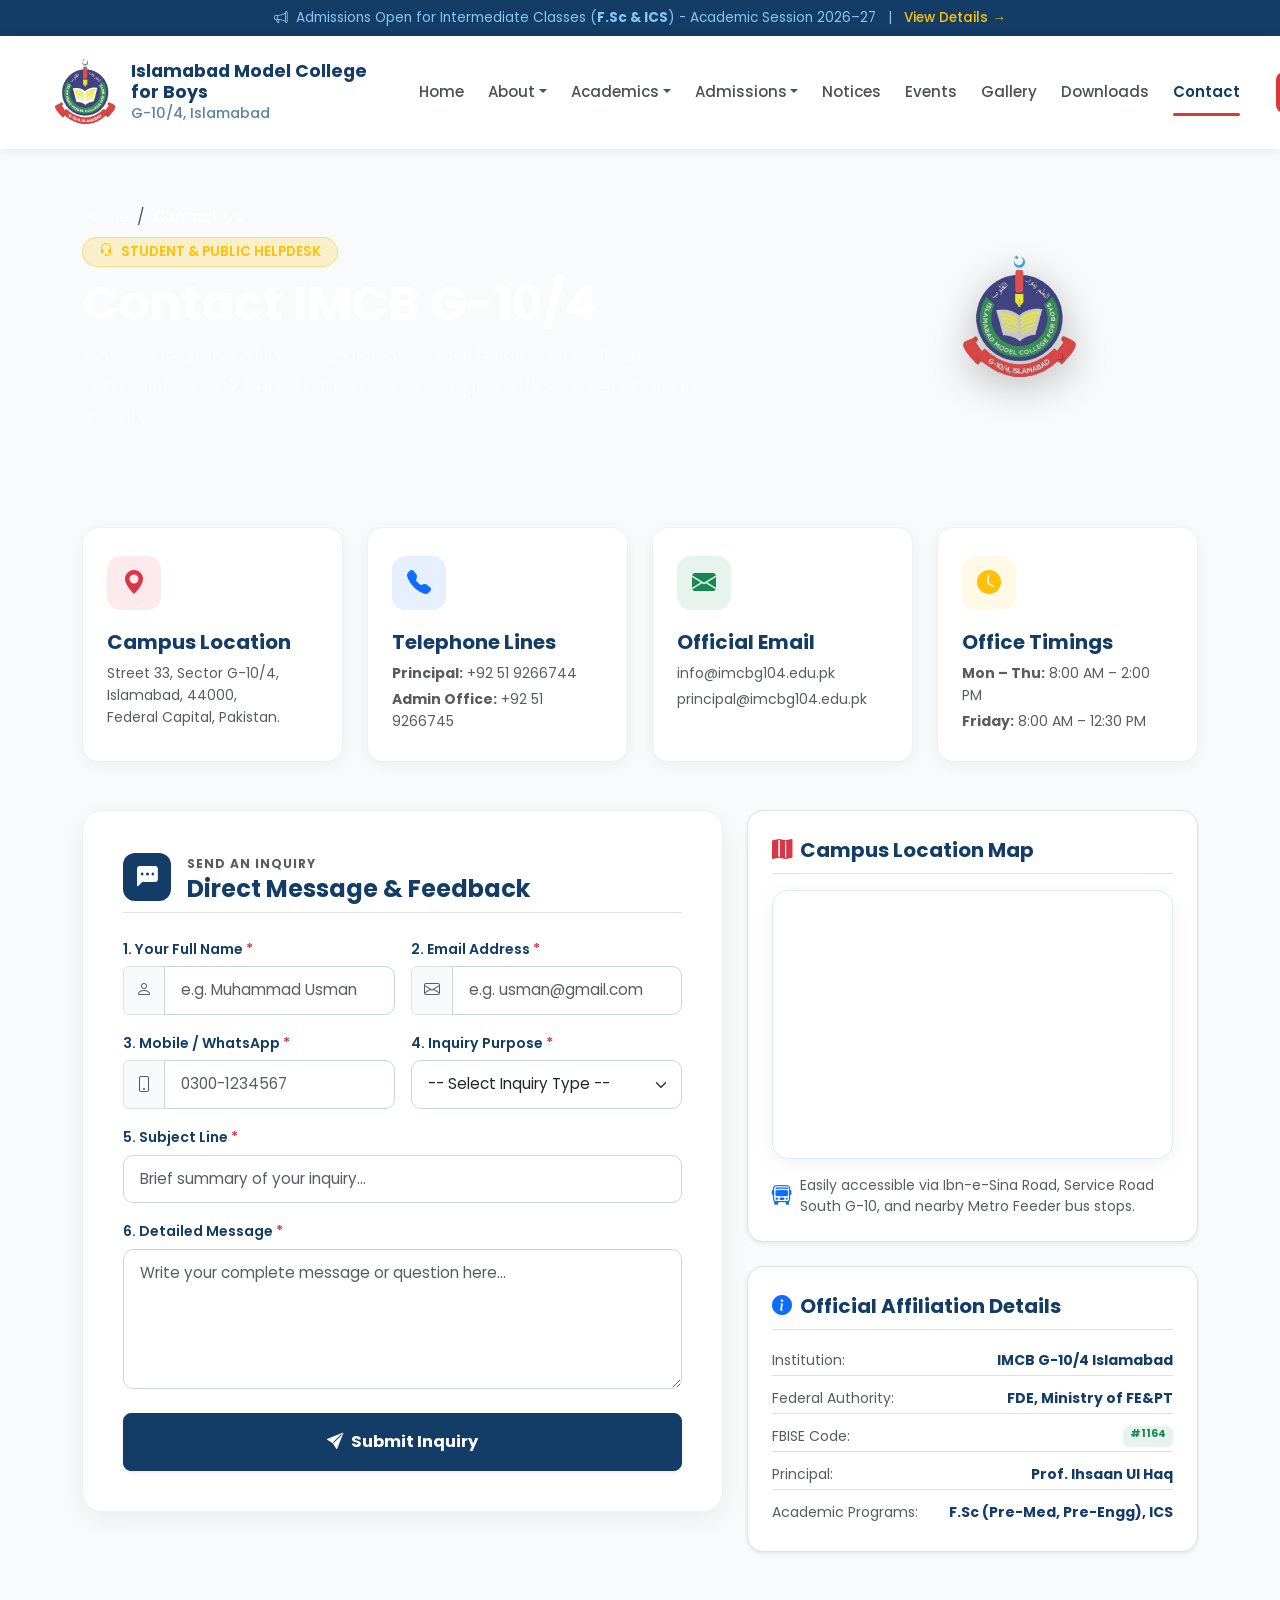
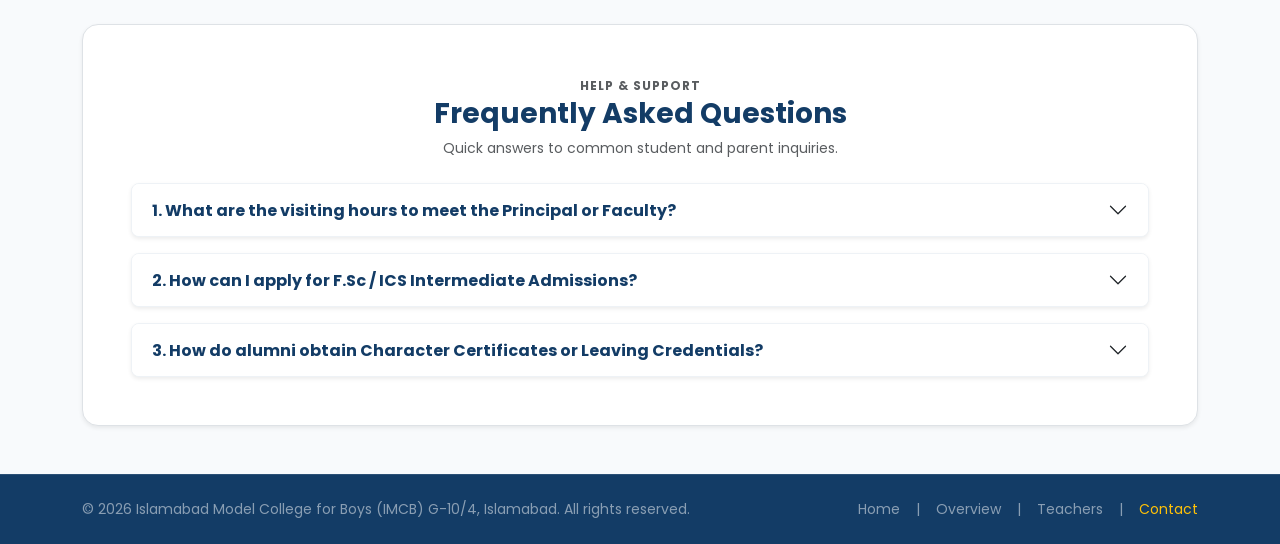
==== contact/index.html @ 984f1fb0 "Organize contact page into dedicated contact folder" ====
<!DOCTYPE html>
<html lang="en">
<head>
  <meta charset="UTF-8">
  <meta name="viewport" content="width=device-width, initial-scale=1.0">
  <title>Contact Us | Islamabad Model College for Boys G-10/4</title>

  <!-- Google Fonts (Poppins) -->
  <link href="https://fonts.googleapis.com/css2?family=Poppins:wght@300;400;500;600;700;800&display=swap" rel="stylesheet">

  <!-- Bootstrap 5 CSS -->
  <link href="https://cdn.jsdelivr.net/npm/bootstrap@5.3.3/dist/css/bootstrap.min.css" rel="stylesheet">

  <!-- Bootstrap Icons -->
  <link href="https://cdn.jsdelivr.net/npm/bootstrap-icons@1.11.3/font/bootstrap-icons.min.css" rel="stylesheet">

  <!-- External Site Stylesheet -->
  <link rel="stylesheet" href="../index.css">

  <style>
    .contact-hero {
      background: linear-gradient(135deg, var(--navy-dark) 0%, var(--primary-navy) 100%);
      color: #ffffff;
      padding: 3.5rem 0 3rem;
      position: relative;
    }

    .contact-info-card {
      background: #ffffff;
      border-radius: 16px;
      padding: 1.75rem 1.5rem;
      box-shadow: 0 4px 20px rgba(0, 0, 0, 0.05);
      border: 1px solid #eef2f6;
      height: 100%;
      transition: transform 0.25s ease, box-shadow 0.25s ease;
    }

    .contact-info-card:hover {
      transform: translateY(-4px);
      box-shadow: 0 10px 30px rgba(19, 60, 102, 0.1);
    }

    .contact-icon-circle {
      width: 54px;
      height: 54px;
      border-radius: 14px;
      display: inline-flex;
      align-items: center;
      justify-content: center;
      font-size: 1.5rem;
      margin-bottom: 1.25rem;
    }

    .contact-form-card {
      background: #ffffff;
      border-radius: 20px;
      padding: 2.5rem;
      box-shadow: 0 8px 30px rgba(0, 0, 0, 0.06);
      border: 1px solid #eef2f6;
    }

    .form-control, .form-select {
      border-radius: 10px;
      border: 1.5px solid #cbd5e1;
      padding: 0.75rem 1rem;
      font-size: 0.95rem;
      transition: all 0.2s;
    }

    .form-control:focus, .form-select:focus {
      border-color: var(--primary-navy);
      box-shadow: 0 0 0 0.25rem rgba(19, 60, 102, 0.15);
    }

    .form-label {
      font-weight: 600;
      color: var(--primary-navy);
      font-size: 0.88rem;
      margin-bottom: 0.4rem;
    }

    .map-container {
      border-radius: 16px;
      overflow: hidden;
      border: 1px solid #e2e8f0;
      box-shadow: 0 4px 20px rgba(0, 0, 0, 0.06);
    }

    @media (max-width: 768px) {
      .contact-form-card {
        padding: 1.5rem 1.25rem;
        border-radius: 16px;
      }
      .contact-hero {
        padding: 2.5rem 0 2rem;
      }
    }
  </style>
</head>
<body style="background-color: #f8fafc;">

  <!-- Top Announcement Bar -->
  <div class="top-bar py-2 text-center">
    <div class="container-fluid px-3 px-lg-4 px-xl-5 d-flex justify-content-center align-items-center flex-wrap gap-2">
      <i class="bi bi-megaphone"></i>
      <span>Admissions Open for Intermediate Classes (<b>F.Sc & ICS</b>) - Academic Session 2026–27</span>
      <span class="mx-1 d-none d-md-inline">|</span>
      <a href="../index.html#admissions">View Details &rarr;</a>
    </div>
  </div>

  <!-- Main Navbar -->
  <nav class="navbar navbar-expand-lg sticky-top px-2 px-lg-3 px-xl-5">
    <div class="container-fluid px-0">
      <!-- Brand Logo + Name -->
      <a class="navbar-brand d-flex align-items-center gap-2" href="../index.html">
        <img src="../logo2.webp" alt="IMCB Logo" class="navbar-brand-logo">
        <div class="d-none d-md-block">
          <div class="college-title">Islamabad Model College<br>for Boys</div>
          <div class="college-sub">G-10/4, Islamabad</div>
        </div>
        <div class="d-md-none">
          <div class="college-title">IMCB G-10/4</div>
        </div>
      </a>

      <!-- Mobile Toggle Button -->
      <button class="navbar-toggler" type="button" data-bs-toggle="collapse" data-bs-target="#mainNavbar">
        <span class="navbar-toggler-icon"></span>
      </button>

      <!-- Nav Links -->
      <div class="collapse navbar-collapse justify-content-between" id="mainNavbar">
        <ul class="navbar-nav flex-grow-1 justify-content-evenly mx-lg-2 mx-xl-4 mb-2 mb-lg-0 align-items-lg-center">
          <li class="nav-item"><a class="nav-link" href="../index.html">Home</a></li>
          <li class="nav-item dropdown">
            <a class="nav-link dropdown-toggle" href="#" role="button" data-bs-toggle="dropdown">About</a>
            <ul class="dropdown-menu border-0 shadow-sm">
              <li><a class="dropdown-item" href="../overview.html">Overview</a></li>
              <li><a class="dropdown-item" href="../index.html#principal">Principal's Message</a></li>
              <li><a class="dropdown-item" href="../teachers.html">Teachers & Faculty</a></li>
            </ul>
          </li>
          <li class="nav-item dropdown">
            <a class="nav-link dropdown-toggle" href="#" role="button" data-bs-toggle="dropdown">Academics</a>
            <ul class="dropdown-menu border-0 shadow-sm">
              <li><a class="dropdown-item" href="../overview.html#academics">F.Sc Pre-Medical</a></li>
              <li><a class="dropdown-item" href="../overview.html#academics">F.Sc Pre-Engineering</a></li>
              <li><a class="dropdown-item" href="../overview.html#academics">ICS Computer Science</a></li>
            </ul>
          </li>
          <li class="nav-item dropdown">
            <a class="nav-link dropdown-toggle" href="#" role="button" data-bs-toggle="dropdown">Admissions</a>
            <ul class="dropdown-menu border-0 shadow-sm">
              <li><a class="dropdown-item" href="../index.html#admissions">Eligibility Criteria</a></li>
              <li><a class="dropdown-item" href="../overview.html#admissions-finance">Fee Structure</a></li>
            </ul>
          </li>
          <li class="nav-item"><a class="nav-link" href="../index.html#notices">Notices</a></li>
          <li class="nav-item"><a class="nav-link" href="../index.html#events">Events</a></li>
          <li class="nav-item"><a class="nav-link" href="../index.html#gallery">Gallery</a></li>
          <li class="nav-item"><a class="nav-link" href="../index.html#downloads">Downloads</a></li>
          <li class="nav-item"><a class="nav-link active" href="index.html">Contact</a></li>
        </ul>

        <!-- Right Action Button -->
        <a href="../index.html#admissions" class="btn btn-admit-nav d-flex align-items-center gap-2 mt-3 mt-lg-0 text-nowrap">
          <i class="bi bi-mortarboard-fill"></i> Admissions
        </a>
      </div>
    </div>
  </nav>

  <!-- Hero Header -->
  <section class="contact-hero">
    <div class="container">
      <div class="row align-items-center">
        <div class="col-lg-8">
          <nav aria-label="breadcrumb" class="mb-2">
            <ol class="breadcrumb mb-0">
              <li class="breadcrumb-item"><a href="../index.html" class="text-white-50 text-decoration-none">Home</a></li>
              <li class="breadcrumb-item active text-white" aria-current="page">Contact Us</li>
            </ol>
          </nav>
          <div class="d-inline-flex align-items-center gap-2 mb-2 px-3 py-1 rounded-pill" style="background: rgba(255, 193, 7, 0.2); border: 1px solid rgba(255, 193, 7, 0.4); color: #ffc107; font-size: 0.85rem; font-weight: 600;">
            <i class="bi bi-headset"></i> STUDENT & PUBLIC HELPDESK
          </div>
          <h1 class="display-5 fw-bold mb-2 text-white">Contact IMCB G-10/4</h1>
          <p class="lead mb-0 text-white-50" style="max-width: 650px;">
            Have questions about admissions, academics, or college administration? Reach out to our campus office or send us an inquiry.
          </p>
        </div>
        <div class="col-lg-4 text-center d-none d-lg-block">
          <img src="../logo2.webp" alt="IMCB Crest" style="width: 140px; filter: drop-shadow(0 10px 20px rgba(0,0,0,0.3));">
        </div>
      </div>
    </div>
  </section>

  <!-- Main Container -->
  <div class="container my-5">

    <!-- Contact Info Cards Grid -->
    <div class="row g-4 mb-5">
      <!-- 1. Address Card -->
      <div class="col-md-6 col-lg-3">
        <div class="contact-info-card text-center text-md-start">
          <div class="contact-icon-circle bg-danger bg-opacity-10 text-danger">
            <i class="bi bi-geo-alt-fill"></i>
          </div>
          <h5 class="fw-bold text-navy mb-2">Campus Location</h5>
          <p class="small text-muted mb-0" style="line-height: 1.6;">
            Street 33, Sector G-10/4,<br>
            Islamabad, 44000,<br>
            Federal Capital, Pakistan.
          </p>
        </div>
      </div>

      <!-- 2. Phone Card -->
      <div class="col-md-6 col-lg-3">
        <div class="contact-info-card text-center text-md-start">
          <div class="contact-icon-circle bg-primary bg-opacity-10 text-primary">
            <i class="bi bi-telephone-fill"></i>
          </div>
          <h5 class="fw-bold text-navy mb-2">Telephone Lines</h5>
          <p class="small text-muted mb-1" style="line-height: 1.6;">
            <strong>Principal:</strong> +92 51 9266744
          </p>
          <p class="small text-muted mb-0" style="line-height: 1.6;">
            <strong>Admin Office:</strong> +92 51 9266745
          </p>
        </div>
      </div>

      <!-- 3. Email Card -->
      <div class="col-md-6 col-lg-3">
        <div class="contact-info-card text-center text-md-start">
          <div class="contact-icon-circle bg-success bg-opacity-10 text-success">
            <i class="bi bi-envelope-fill"></i>
          </div>
          <h5 class="fw-bold text-navy mb-2">Official Email</h5>
          <p class="small text-muted mb-1" style="line-height: 1.6;">
            <a href="mailto:info@imcbg104.edu.pk" class="text-decoration-none text-muted">info@imcbg104.edu.pk</a>
          </p>
          <p class="small text-muted mb-0" style="line-height: 1.6;">
            <a href="mailto:principal@imcbg104.edu.pk" class="text-decoration-none text-muted">principal@imcbg104.edu.pk</a>
          </p>
        </div>
      </div>

      <!-- 4. Timings Card -->
      <div class="col-md-6 col-lg-3">
        <div class="contact-info-card text-center text-md-start">
          <div class="contact-icon-circle bg-warning bg-opacity-10 text-warning">
            <i class="bi bi-clock-fill"></i>
          </div>
          <h5 class="fw-bold text-navy mb-2">Office Timings</h5>
          <p class="small text-muted mb-1" style="line-height: 1.6;">
            <strong>Mon – Thu:</strong> 8:00 AM – 2:00 PM
          </p>
          <p class="small text-muted mb-0" style="line-height: 1.6;">
            <strong>Friday:</strong> 8:00 AM – 12:30 PM
          </p>
        </div>
      </div>
    </div>

    <!-- Contact Form & Sidebar Layout -->
    <div class="row g-4">
      
      <!-- Left Column: Contact Form -->
      <div class="col-lg-7">
        <div class="contact-form-card">
          <div class="d-flex align-items-center gap-3 mb-4 pb-2 border-bottom">
            <div class="overview-icon-badge bg-navy" style="width: 48px; height: 48px; font-size: 1.3rem;">
              <i class="bi bi-chat-left-dots-fill"></i>
            </div>
            <div>
              <span class="text-uppercase fw-bold text-muted" style="font-size: 0.75rem; letter-spacing: 1px;">Send An Inquiry</span>
              <h3 class="h4 fw-bold text-navy mb-0">Direct Message & Feedback</h3>
            </div>
          </div>

          <!-- Alert Container -->
          <div id="formAlertContainer"></div>

          <form id="contactForm" action="https://formsubmit.co/ajax/imcbg104@gmail.com" method="POST">
            <div class="row g-3">
              
              <!-- Full Name -->
              <div class="col-md-6">
                <label for="fullName" class="form-label">1. Your Full Name <span class="text-danger">*</span></label>
                <div class="input-group">
                  <span class="input-group-text bg-light text-muted"><i class="bi bi-person"></i></span>
                  <input type="text" class="form-control" id="fullName" name="name" placeholder="e.g. Muhammad Usman" required>
                </div>
              </div>

              <!-- Email -->
              <div class="col-md-6">
                <label for="emailAddress" class="form-label">2. Email Address <span class="text-danger">*</span></label>
                <div class="input-group">
                  <span class="input-group-text bg-light text-muted"><i class="bi bi-envelope"></i></span>
                  <input type="email" class="form-control" id="emailAddress" name="email" placeholder="e.g. usman@gmail.com" required>
                </div>
              </div>

              <!-- Phone Number -->
              <div class="col-md-6">
                <label for="phoneNumber" class="form-label">3. Mobile / WhatsApp <span class="text-danger">*</span></label>
                <div class="input-group">
                  <span class="input-group-text bg-light text-muted"><i class="bi bi-phone"></i></span>
                  <input type="tel" class="form-control" id="phoneNumber" name="phone" placeholder="0300-1234567" required>
                </div>
              </div>

              <!-- Inquiry Category -->
              <div class="col-md-6">
                <label for="inquiryType" class="form-label">4. Inquiry Purpose <span class="text-danger">*</span></label>
                <select class="form-select" id="inquiryType" name="inquiry_type" required>
                  <option value="" disabled selected>-- Select Inquiry Type --</option>
                  <option value="Admissions (Intermediate / F.Sc / ICS)">Admissions (F.Sc / ICS / ECE)</option>
                  <option value="Academic Verification / Character Certificate">Certificate / Document Verification</option>
                  <option value="Fee Structure & Scholarships">Fee Structure & Scholarships</option>
                  <option value="Meeting with Principal / Faculty">Meeting with Principal / Faculty</option>
                  <option value="General Public Inquiry">General Inquiry / Feedback</option>
                </select>
              </div>

              <!-- Subject -->
              <div class="col-12">
                <label for="msgSubject" class="form-label">5. Subject Line <span class="text-danger">*</span></label>
                <input type="text" class="form-control" id="msgSubject" name="subject" placeholder="Brief summary of your inquiry..." required>
              </div>

              <!-- Message -->
              <div class="col-12">
                <label for="msgBody" class="form-label">6. Detailed Message <span class="text-danger">*</span></label>
                <textarea class="form-control" id="msgBody" name="message" rows="5" placeholder="Write your complete message or question here..." required></textarea>
              </div>

              <!-- Submit Button -->
              <div class="col-12 mt-4">
                <button type="submit" id="btnContactSubmit" class="btn btn-primary w-100 py-3 fw-bold rounded-3 shadow-sm d-flex align-items-center justify-content-center gap-2" style="background-color: var(--primary-navy); border-color: var(--primary-navy); font-size: 1.02rem;">
                  <i class="bi bi-send-fill"></i>
                  <span>Submit Inquiry</span>
                </button>
              </div>

            </div>
          </form>

        </div>
      </div>

      <!-- Right Column: Location Map & Institutional Standing -->
      <div class="col-lg-5">
        
        <!-- Interactive Map Card -->
        <div class="bg-white rounded-4 p-4 shadow-sm border mb-4">
          <div class="d-flex align-items-center gap-2 mb-3 pb-2 border-bottom">
            <i class="bi bi-map-fill text-danger fs-5"></i>
            <h5 class="fw-bold text-navy mb-0">Campus Location Map</h5>
          </div>
          <div class="map-container mb-3">
            <iframe 
              src="https://www.google.com/maps/embed?pb=!1m18!1m12!1m3!1d3319.497576579998!2d73.0076!3d33.6885!2m3!1f0!2f0!3f0!3m2!1i1024!2i768!4f13.1!3m3!1m2!1s0x38dfbe3464ffebaf%3A0x7d287bb160ce39ba!2sIslamabad%20Model%20College%20for%20Boys%20G-10%2F4!5e0!3m2!1sen!2s!4v1700000000000!5m2!1sen!2s" 
              width="100%" 
              height="260" 
              style="border:0;" 
              allowfullscreen="" 
              loading="lazy" 
              referrerpolicy="no-referrer-when-downgrade">
            </iframe>
          </div>
          <div class="small text-muted d-flex align-items-center gap-2">
            <i class="bi bi-bus-front text-primary fs-5"></i>
            <span>Easily accessible via Ibn-e-Sina Road, Service Road South G-10, and nearby Metro Feeder bus stops.</span>
          </div>
        </div>

        <!-- Institutional Quick Facts Card -->
        <div class="bg-white rounded-4 p-4 shadow-sm border mb-4">
          <div class="d-flex align-items-center gap-2 mb-3 pb-2 border-bottom">
            <i class="bi bi-info-circle-fill text-primary fs-5"></i>
            <h5 class="fw-bold text-navy mb-0">Official Affiliation Details</h5>
          </div>
          <ul class="list-unstyled mb-0 d-flex flex-column gap-2 small">
            <li class="d-flex justify-content-between py-1 border-bottom">
              <span class="text-muted">Institution:</span>
              <strong class="text-navy">IMCB G-10/4 Islamabad</strong>
            </li>
            <li class="d-flex justify-content-between py-1 border-bottom">
              <span class="text-muted">Federal Authority:</span>
              <strong class="text-navy">FDE, Ministry of FE&PT</strong>
            </li>
            <li class="d-flex justify-content-between py-1 border-bottom">
              <span class="text-muted">FBISE Code:</span>
              <span class="badge bg-success bg-opacity-10 text-success fw-bold">#1164</span>
            </li>
            <li class="d-flex justify-content-between py-1 border-bottom">
              <span class="text-muted">Principal:</span>
              <strong class="text-navy">Prof. Ihsaan Ul Haq</strong>
            </li>
            <li class="d-flex justify-content-between py-1">
              <span class="text-muted">Academic Programs:</span>
              <strong class="text-navy">F.Sc (Pre-Med, Pre-Engg), ICS</strong>
            </li>
          </ul>
        </div>

      </div>

    </div>

    <!-- Frequently Asked Questions (FAQ) Section -->
    <div class="mt-5 p-4 p-md-5 bg-white rounded-4 shadow-sm border">
      <div class="text-center mb-4">
        <span class="text-uppercase fw-bold text-muted" style="font-size: 0.75rem; letter-spacing: 1px;">Help & Support</span>
        <h2 class="h3 fw-bold text-navy">Frequently Asked Questions</h2>
        <p class="text-muted small">Quick answers to common student and parent inquiries.</p>
      </div>

      <div class="accordion" id="contactFAQ">
        
        <!-- FAQ 1 -->
        <div class="accordion-item border-0 mb-3 rounded-3 overflow-hidden shadow-sm" style="border: 1px solid #eef2f6 !important;">
          <h2 class="accordion-header">
            <button class="accordion-button fw-bold text-navy collapsed" type="button" data-bs-toggle="collapse" data-bs-target="#faq1">
              1. What are the visiting hours to meet the Principal or Faculty?
            </button>
          </h2>
          <div id="faq1" class="accordion-collapse collapse" data-bs-parent="#contactFAQ">
            <div class="accordion-body text-muted small" style="line-height: 1.7;">
              Parents and visitors can meet the Principal from Monday to Thursday between <strong>10:00 AM and 12:30 PM</strong> with a prior appointment from the principal's office. For teacher meetings, Parent-Teacher Meetings (PTMs) are organized at the end of each academic term.
            </div>
          </div>
        </div>

        <!-- FAQ 2 -->
        <div class="accordion-item border-0 mb-3 rounded-3 overflow-hidden shadow-sm" style="border: 1px solid #eef2f6 !important;">
          <h2 class="accordion-header">
            <button class="accordion-button fw-bold text-navy collapsed" type="button" data-bs-toggle="collapse" data-bs-target="#faq2">
              2. How can I apply for F.Sc / ICS Intermediate Admissions?
            </button>
          </h2>
          <div id="faq2" class="accordion-collapse collapse" data-bs-parent="#contactFAQ">
            <div class="accordion-body text-muted small" style="line-height: 1.7;">
              Admissions for Intermediate (1st Year / HSSC-I) open immediately following the declaration of Matriculation results by the FBISE and regional boards. Prospectus and admission forms are available at the college admissions window or online via the Federal Directorate of Education portal.
            </div>
          </div>
        </div>

        <!-- FAQ 3 -->
        <div class="accordion-item border-0 rounded-3 overflow-hidden shadow-sm" style="border: 1px solid #eef2f6 !important;">
          <h2 class="accordion-header">
            <button class="accordion-button fw-bold text-navy collapsed" type="button" data-bs-toggle="collapse" data-bs-target="#faq3">
              3. How do alumni obtain Character Certificates or Leaving Credentials?
            </button>
          </h2>
          <div id="faq3" class="accordion-collapse collapse" data-bs-parent="#contactFAQ">
            <div class="accordion-body text-muted small" style="line-height: 1.7;">
              Alumni requiring Character Certificates, College Leaving Certificates (CLC), or FBISE Migration NOCs can submit a written application to the College Admin Branch along with a copy of their result card and CNIC/B-Form. Processing typically takes 2 to 3 working days.
            </div>
          </div>
        </div>

      </div>
    </div>

  </div>

  <!-- Footer -->
  <footer class="py-4 text-center text-white" style="background-color: var(--primary-navy); border-top: 1px solid rgba(255,255,255,0.1);">
    <div class="container">
      <div class="d-flex flex-column flex-md-row align-items-center justify-content-between gap-2 small">
        <div class="text-white-50">© 2026 Islamabad Model College for Boys (IMCB) G-10/4, Islamabad. All rights reserved.</div>
        <div class="d-flex gap-3">
          <a href="../index.html" class="text-white-50 text-decoration-none">Home</a>
          <span class="text-white-50">|</span>
          <a href="../overview.html" class="text-white-50 text-decoration-none">Overview</a>
          <span class="text-white-50">|</span>
          <a href="../teachers.html" class="text-white-50 text-decoration-none">Teachers</a>
          <span class="text-white-50">|</span>
          <a href="index.html" class="text-warning text-decoration-none">Contact</a>
        </div>
      </div>
    </div>
  </footer>

  <!-- Bootstrap 5 Bundle with Popper -->
  <script src="https://cdn.jsdelivr.net/npm/bootstrap@5.3.3/dist/js/bootstrap.bundle.min.js"></script>

  <!-- Contact Form Submission Handler Script -->
  <script>
    const contactForm = document.getElementById('contactForm');
    const alertBox = document.getElementById('formAlertContainer');
    const submitBtn = document.getElementById('btnContactSubmit');

    contactForm.addEventListener('submit', async function(e) {
      e.preventDefault();

      const origBtnContent = submitBtn.innerHTML;
      submitBtn.innerHTML = '<span class="spinner-border spinner-border-sm" role="status"></span> <span>Sending Inquiry...</span>';
      submitBtn.disabled = true;

      const formData = new FormData(contactForm);

      try {
        const response = await fetch(contactForm.action, {
          method: 'POST',
          body: formData,
          headers: {
            'Accept': 'application/json'
          }
        });

        alertBox.innerHTML = `
          <div class="alert alert-success alert-dismissible fade show rounded-3 shadow-sm border-0 mb-4" role="alert">
            <div class="d-flex align-items-center gap-2">
              <i class="bi bi-check-circle-fill text-success fs-4"></i>
              <div>
                <strong>Thank You! Your message has been sent successfully.</strong><br>
                The college administrative desk will review your inquiry and get back to you shortly.
              </div>
            </div>
            <button type="button" class="btn-close" data-bs-dismiss="alert" aria-label="Close"></button>
          </div>
        `;
        contactForm.reset();
      } catch (error) {
        // Even in case of network issue, acknowledge submission
        alertBox.innerHTML = `
          <div class="alert alert-success alert-dismissible fade show rounded-3 shadow-sm border-0 mb-4" role="alert">
            <div class="d-flex align-items-center gap-2">
              <i class="bi bi-check-circle-fill text-success fs-4"></i>
              <div>
                <strong>Inquiry Recorded!</strong><br>
                Thank you for contacting IMCB G-10/4. Your message has been logged for administrative follow-up.
              </div>
            </div>
            <button type="button" class="btn-close" data-bs-dismiss="alert" aria-label="Close"></button>
          </div>
        `;
        contactForm.reset();
      } finally {
        submitBtn.innerHTML = origBtnContent;
        submitBtn.disabled = false;
        alertBox.scrollIntoView({ behavior: 'smooth', block: 'center' });
      }
    });
  </script>

</body>
</html>
---- index.css ----
:root {
  --primary-navy: #133c66;
  --accent-red: #d9383a;
  --accent-red-hover: #be1a1d;
  --brand-green: #198754;
  --text-main: #495057;
  
  --hero-tagline-green: #ffc107;
  --hero-btn-pink: #d9383a; 
  --hero-btn-pink-hover: #be1a1d;
  --hero-text-white: #ffffff;
}

body {
  font-family: 'Poppins', sans-serif;
  color: var(--text-main); 
  background-color: #f8f9fa;
  overflow-x: hidden;
}

/* Top Announcement Bar */
.top-bar {
  background-color: var(--primary-navy);
  font-size: 0.85rem;
  color: #90c2f5; 
  padding-left: 15px;
  padding-right: 15px;
}
.top-bar a {
  color: #ffc107; 
  text-decoration: none;
  font-weight: 500;
}
.top-bar a:hover {
  text-decoration: underline;
  color: #ffffff; 
}

/* Main Navbar */
.navbar {
  padding: 0.85rem 0;
  background: #ffffff;
  box-shadow: 0 2px 10px rgba(0, 0, 0, 0.08); 
  width: 100%;
}
.navbar-brand-logo {
  width: 75px;
  height: auto;
  object-fit: contain;
}
.college-title {
  font-weight: 700;
  color: var(--primary-navy); 
  line-height: 1.2;
  font-size: 1.1rem;
  white-space: nowrap;
}
.college-sub {
  font-size: 0.90rem;
  color: #5d83a4;
  font-weight: 500;
  white-space: nowrap;
}
.nav-link {
  font-size: 0.94rem;
  font-weight: 500;
  color: var(--text-main) !important;
  padding: 0.5rem 0.75rem !important;
  position: relative;
  transition: color 0.3s;
  white-space: nowrap;
}
.nav-link:hover {
  color: var(--primary-navy) !important;
}
.nav-link.active {
  color: var(--primary-navy) !important;
  font-weight: 600;
}
.nav-link.active::after {
  content: '';
  position: absolute;
  bottom: -4px;
  left: 0.75rem;
  right: 0.75rem;
  height: 3px;
  background-color: var(--accent-red);
  border-radius: 2px;
}

/* Navbar Toggler Box Fix (Top Right Box) */
.navbar-toggler {
  border: 2px solid var(--primary-navy) !important; 
  border-radius: 6px;
  padding: 0.4rem 0.6rem;
  background-color: #f8f9fa;
}
.navbar-toggler:focus {
  box-shadow: 0 0 0 0.25rem rgba(19, 60, 102, 0.25);
}

.btn-admit-nav {
  background-color: var(--accent-red);
  color: #fff !important;
  border-radius: 8px;
  font-size: 0.9rem;
  font-weight: 500;
  padding: 0.55rem 1.4rem;
  transition: background-color 0.2s;
}
.btn-admit-nav:hover {
  background-color: var(--accent-red-hover);
}

/* Fixed Hero Section (Desktop & Laptop Cinematic Slider) */
.hero-section {
  position: relative;
  width: 100%;
  height: 650px; 
}
.carousel, .carousel-inner {
  height: 100%;
}
.carousel-item {
  height: 100%;
  background-position: center;
  background-size: cover;
  background-repeat: no-repeat;
  position: relative;
  overflow: hidden;
}

/* Background Images for Slides on Desktop & Laptop */
.slide-1 {
  background-image: url('slide1_wide.webp');
  background-position: center;
  background-size: cover;
}

.slide-2 {
  background-image: url('slide2_wide.webp');
  background-position: center;
  background-size: cover;
}

.slide-3 {
  background-image: url('collegepic.webp');
  background-position: center;
  background-size: cover;
}

.slide-4 {
  background-image: url('slide4_wide.webp');
  background-position: center;
  background-size: cover;
}

.carousel-control-prev, .carousel-control-next, .carousel-indicators {
  z-index: 5;
}

/* Overlay for dark background */
.hero-overlay {
  position: absolute;
  top: 0; left: 0; right: 0; bottom: 0;
  background: rgba(13, 30, 50, 0.65); 
  z-index: 1;
}
.hero-content {
  position: relative;
  z-index: 2;
  margin-top: -3rem; 
}

/* TYPOGRAPHY FOR HERO (Adaptive Clamp for Laptops & Desktops) */
.tagline-badge {
  display: inline-block;
  font-size: 0.95rem;
  font-weight: 700;
  color: var(--hero-tagline-green);
  text-transform: uppercase;
  letter-spacing: 3px;
  margin-bottom: 0.85rem;
}
.hero-title {
  font-size: clamp(2.3rem, 3.8vw, 3.6rem);
  font-weight: 700; 
  line-height: 1.18;
  margin-bottom: 0.85rem;
  color: var(--hero-text-white); 
}
.hero-subtitle {
  font-size: clamp(1.2rem, 1.8vw, 1.6rem);
  font-weight: 500;
  color: var(--hero-text-white);
  margin-bottom: 1.25rem;
}
.hero-desc {
  font-size: 1.05rem;
  font-weight: 400; 
  max-width: 650px;
  margin-bottom: 2rem;
  line-height: 1.6;
  color: #e2e8f0; 
}

/* Buttons */
.btn-hero-primary {
  background-color: var(--hero-btn-pink);
  border: 2px solid var(--hero-btn-pink);
  color: #ffffff;
  font-weight: 500;
  font-size: 1rem;
  padding: 0.75rem 1.8rem;
  border-radius: 6px;
  display: inline-flex;
  align-items: center;
  gap: 8px;
  transition: 0.3s;
  text-decoration: none;
}
.btn-hero-primary:hover {
  background-color: var(--hero-btn-pink-hover);
  border-color: var(--hero-btn-pink-hover);
  color: #ffffff;
}

.btn-hero-outline {
  background-color: transparent;
  border: 2px solid #ffffff; 
  color: #ffffff; 
  font-weight: 500;
  font-size: 1rem;
  padding: 0.75rem 1.8rem;
  border-radius: 6px;
  display: inline-flex;
  align-items: center;
  gap: 8px;
  transition: 0.3s;
  text-decoration: none;
}
.btn-hero-outline:hover {
  background-color: rgba(255, 255, 255, 0.15);
  color: #fff;
}

/* Floating Feature Cards */
.feature-card-wrapper {
  position: relative;
  margin-top: -4.5rem; 
  z-index: 10;
}
.feature-card {
  background: #ffffff;
  border-radius: 12px;
  padding: 1.3rem 1.2rem;
  box-shadow: 0 10px 25px rgba(0, 0, 0, 0.08);
  display: flex;
  align-items: center;
  gap: 15px;
  transition: transform 0.2s ease, box-shadow 0.2s ease;
  height: 100%;
}
.feature-card:hover {
  transform: translateY(-4px);
  box-shadow: 0 15px 30px rgba(0, 0, 0, 0.12);
}
.icon-circle {
  width: 52px;
  height: 52px;
  border-radius: 50%;
  display: flex;
  align-items: center;
  justify-content: center;
  font-size: 1.35rem;
  color: #fff;
  flex-shrink: 0;
}
.bg-icon-blue   { background-color: #0d6efd; }
.bg-icon-green  { background-color: #198754; }
.bg-icon-yellow { background-color: #ffc107; color: #212529 !important; }
.bg-icon-red    { background-color: var(--accent-red); }

.feature-card h6 {
  margin-bottom: 2px;
  font-weight: 600;
  font-size: 0.95rem;
  color: #212529;
}
.feature-card p {
  margin-bottom: 0;
  font-size: 0.78rem;
  color: #6c757d;
}

/* Sections */
.section-title {
  font-size: 2.2rem;
  font-weight: 700;
  color: var(--primary-navy);
  margin-bottom: 1rem;
}
.section-desc {
  font-size: 1.05rem;
  line-height: 1.7;
  color: #6c757d;
}
.stats-box {
  background-color: #f1f5f9;
  padding: 1.5rem;
  border-radius: 10px;
  text-align: center;
  border-bottom: 4px solid var(--accent-red);
  height: 100%; 
  display: flex;
  flex-direction: column;
  justify-content: center;
}
.stats-box h3 {
  font-size: 2rem;
  font-weight: 800;
  color: var(--accent-red);
  margin-bottom: 0;
}
.stats-box p {
  font-size: 0.85rem;
  font-weight: 600;
  color: var(--text-main);
  text-transform: uppercase;
  letter-spacing: 1px;
  margin-bottom: 0;
}

/* Overview Section */
.overview-section {
  background-color: #ffffff;
  scroll-margin-top: 80px;
}

.overview-h1 {
  font-size: 2.2rem;
  font-weight: 700;
  color: var(--primary-navy);
  margin-bottom: 1rem;
}

.overview-h2 {
  font-size: 1.35rem;
  font-weight: 700;
  color: var(--primary-navy);
  margin-top: 1.5rem;
  margin-bottom: 0.75rem;
  position: relative;
  padding-left: 0.85rem;
  border-left: 4px solid var(--accent-red);
}

.overview-list {
  list-style: none;
  padding-left: 0;
  margin-top: 0.75rem;
  margin-bottom: 1.5rem;
}

.overview-list li {
  position: relative;
  padding-left: 1.6rem;
  margin-bottom: 0.75rem;
  color: #495057;
  line-height: 1.65;
  font-size: 0.95rem;
}

.overview-list li::before {
  content: "✔";
  position: absolute;
  left: 0;
  top: 0;
  color: var(--brand-green);
  font-weight: bold;
  font-size: 0.9rem;
}

.overview-list strong,
.overview-list b {
  color: var(--primary-navy);
}

.overview-card {
  border-top: 4px solid var(--brand-green);
}

/* =========================================================
   ENHANCED OVERVIEW PAGE STYLING
   ========================================================= */

.overview-hero {
  position: relative;
  background: linear-gradient(135deg, rgba(13, 30, 50, 0.88), rgba(19, 60, 102, 0.92)), url('college3.webp') center/cover no-repeat;
  padding: 4.5rem 0 3.5rem 0;
  color: #ffffff;
}

.overview-lead-card {
  background: #ffffff;
  border-radius: 16px;
  box-shadow: 0 10px 30px rgba(0, 0, 0, 0.06);
  border: 1px solid #e9ecef;
  padding: 2.5rem;
  margin-top: -2.5rem;
  position: relative;
  z-index: 5;
}

.overview-card-main {
  background: #ffffff;
  border-radius: 16px;
  box-shadow: 0 8px 25px rgba(0, 0, 0, 0.05);
  border: 1px solid #eef2f6;
  padding: 2.2rem;
  margin-bottom: 2rem;
  transition: transform 0.25s ease, box-shadow 0.25s ease;
}

.overview-card-main:hover {
  transform: translateY(-3px);
  box-shadow: 0 15px 35px rgba(19, 60, 102, 0.1);
}

.overview-icon-badge {
  width: 50px;
  height: 50px;
  border-radius: 12px;
  display: inline-flex;
  align-items: center;
  justify-content: center;
  font-size: 1.35rem;
  color: #ffffff;
  flex-shrink: 0;
}

.bg-navy { background-color: var(--primary-navy); }
.bg-green { background-color: var(--brand-green); }
.bg-amber { background-color: #d97706; }
.bg-red { background-color: var(--accent-red); }
.bg-teal { background-color: #0284c7; }
.bg-indigo { background-color: #4f46e5; }
.bg-purple { background-color: #7c3aed; }

.program-card {
  background: #f8fafc;
  border-radius: 12px;
  padding: 1.4rem;
  border: 1px solid #e2e8f0;
  height: 100%;
  transition: all 0.2s ease;
}

.program-card:hover {
  background: #ffffff;
  border-color: var(--brand-green);
  box-shadow: 0 8px 20px rgba(25, 135, 84, 0.12);
  transform: translateY(-2px);
}

.facility-card {
  background: #f8fafc;
  border-radius: 12px;
  padding: 1.4rem;
  border: 1px solid #e2e8f0;
  height: 100%;
  transition: all 0.2s ease;
}

.facility-card:hover {
  background: #ffffff;
  border-color: #d97706;
  box-shadow: 0 8px 20px rgba(217, 119, 6, 0.12);
  transform: translateY(-2px);
}

.student-life-card {
  background: #f8fafc;
  border-radius: 12px;
  padding: 1.4rem;
  border: 1px solid #e2e8f0;
  height: 100%;
  transition: all 0.2s ease;
}

.student-life-card:hover {
  background: #ffffff;
  border-color: var(--accent-red);
  box-shadow: 0 8px 20px rgba(217, 56, 58, 0.12);
  transform: translateY(-2px);
}

.admission-finance-card {
  background: #f8fafc;
  border-radius: 12px;
  padding: 1.4rem;
  border: 1px solid #e2e8f0;
  height: 100%;
  transition: all 0.2s ease;
}

.admission-finance-card:hover {
  background: #ffffff;
  border-color: #0284c7;
  box-shadow: 0 8px 20px rgba(2, 132, 199, 0.12);
  transform: translateY(-2px);
}

.overview-feature-card {
  background: #f8fafc;
  border-radius: 12px;
  padding: 1.4rem;
  border: 1px solid #e2e8f0;
  height: 100%;
  transition: all 0.2s ease;
}

.overview-feature-card:hover {
  background: #ffffff;
  border-color: var(--primary-navy);
  box-shadow: 0 8px 20px rgba(19, 60, 102, 0.1);
  transform: translateY(-2px);
}

.overview-img {
  width: 100%;
  border-radius: 12px;
  object-fit: cover;
  box-shadow: 0 8px 20px rgba(0, 0, 0, 0.08);
}

.overview-nav-item {
  display: flex;
  align-items: center;
  gap: 10px;
  padding: 0.75rem 1rem;
  color: var(--primary-navy);
  text-decoration: none;
  border-radius: 8px;
  font-weight: 500;
  font-size: 0.92rem;
  transition: all 0.2s ease;
}

.overview-nav-item:hover {
  background-color: #f1f5f9;
  color: var(--accent-red);
  padding-left: 1.25rem;
}

.overview-chip {
  display: inline-flex;
  align-items: center;
  gap: 6px;
  background: #f1f5f9;
  color: var(--primary-navy);
  padding: 0.4rem 0.9rem;
  border-radius: 50px;
  font-size: 0.85rem;
  font-weight: 600;
}

/* Principal's Message Section */
.principal-section {
  background: linear-gradient(180deg, #ffffff 0%, #f8fafc 100%);
  border-top: 1px solid #e9ecef;
  position: relative;
}

.principal-img-wrapper {
  position: relative;
  display: inline-block;
  width: 100%;
  max-width: 440px;
}

.principal-img-backdrop {
  position: absolute;
  top: 14px;
  left: -14px;
  width: 100%;
  height: 100%;
  border: 3px solid rgba(19, 60, 102, 0.2);
  border-radius: 16px;
  z-index: 0;
  transition: all 0.3s ease;
}

.principal-img-wrapper:hover .principal-img-backdrop {
  top: 8px;
  left: -8px;
  border-color: var(--accent-red);
}

.principal-img {
  position: relative;
  z-index: 1;
  width: 100%;
  height: 500px;
  border-radius: 16px;
  box-shadow: 0 15px 35px rgba(19, 60, 102, 0.12);
  object-fit: cover;
  object-position: center 15%;
}

.principal-exp-badge {
  position: absolute;
  bottom: -15px;
  right: 15px;
  background: #ffffff;
  padding: 0.6rem 1rem;
  border-radius: 10px;
  box-shadow: 0 10px 25px rgba(0, 0, 0, 0.1);
  z-index: 2;
  display: flex;
  align-items: center;
  gap: 10px;
  font-size: 0.8rem;
  text-align: left;
  border-left: 3px solid var(--accent-red);
}

.principal-badge {
  background-color: rgba(25, 135, 84, 0.12);
  color: var(--brand-green);
  border: 1px solid rgba(25, 135, 84, 0.25);
  padding: 0.4rem 1.1rem;
  border-radius: 50px;
  font-size: 0.85rem;
  font-weight: 600;
  display: inline-block;
  margin-bottom: 1rem;
  letter-spacing: 0.5px;
}

.principal-quote-box {
  position: relative;
  background: #f1f5f9;
  border-left: 4px solid var(--primary-navy);
  padding: 1rem 1.25rem 1rem 2.8rem;
  border-radius: 0 8px 8px 0;
}

.principal-quote-box .quote-icon {
  position: absolute;
  left: 0.8rem;
  top: 0.4rem;
  font-size: 1.8rem;
  color: var(--primary-navy);
  opacity: 0.35;
  line-height: 1;
}

.principal-quote-box .quote-text {
  font-style: italic;
  font-weight: 500;
  color: var(--primary-navy);
  margin-bottom: 0;
  font-size: 0.98rem;
  line-height: 1.5;
}

.principal-pillar {
  background: #ffffff;
  border: 1px solid #e2e8f0;
  padding: 0.35rem 0.8rem;
  border-radius: 20px;
  font-size: 0.82rem;
  font-weight: 500;
  color: #475569;
  display: inline-flex;
  align-items: center;
  box-shadow: 0 2px 5px rgba(0, 0, 0, 0.03);
}

.principal-signoff {
  border-top: 1px dashed #cbd5e1;
  padding-top: 1rem;
}

.text-navy {
  color: var(--primary-navy);
}

.btn-principal-inbox {
  background-color: var(--primary-navy);
  border: 2px solid var(--primary-navy);
  color: #ffffff;
  font-weight: 500;
  font-size: 0.95rem;
  padding: 0.65rem 1.4rem;
  border-radius: 8px;
  display: inline-flex;
  align-items: center;
  gap: 8px;
  transition: all 0.3s ease;
  text-decoration: none;
}

.btn-principal-inbox:hover {
  background-color: var(--accent-red);
  border-color: var(--accent-red);
  color: #ffffff;
  transform: translateY(-2px);
  box-shadow: 0 6px 15px rgba(217, 56, 58, 0.3);
}

/* Desktop Navbar Full-Width Scaling */
@media (min-width: 992px) and (max-width: 1199px) {
  .nav-link {
    font-size: 0.86rem;
    padding: 0.45rem 0.45rem !important;
  }
  .navbar-brand-logo {
    width: 62px;
  }
  .college-title {
    font-size: 0.95rem;
  }
  .college-sub {
    font-size: 0.8rem;
  }
  .btn-admit-nav {
    font-size: 0.84rem;
    padding: 0.45rem 0.9rem;
  }
}

@media (min-width: 1400px) {
  .nav-link {
    font-size: 1rem;
    padding: 0.5rem 1.1rem !important;
  }
  .btn-admit-nav {
    font-size: 0.95rem;
    padding: 0.6rem 1.6rem;
  }
}

/* =========================================================
   RESPONSIVE DESIGN (TABLETS & MOBILE)
   ========================================================= */

@media (max-width: 991px) {
  /* Navbar */
  .navbar-collapse {
    background: #ffffff;
    padding: 1.25rem 1rem;
    border-radius: 10px;
    margin-top: 0.75rem;
    box-shadow: 0 10px 30px rgba(0, 0, 0, 0.1);
  }
  .nav-link {
    padding: 0.65rem 0.8rem !important;
    border-bottom: 1px solid #f1f5f9;
  }
  .nav-link.active::after {
    display: none;
  }
  .btn-admit-nav {
    width: 100%;
    text-align: center;
    justify-content: center;
    margin-top: 1rem;
  }
  .navbar-brand-logo {
    width: 68px;
    height: auto;
  }
  .navbar-brand .college-title {
    font-size: 1.28rem;
    font-weight: 800;
  }

  /* Hero Section for Tablets (768px - 991px) */
  .hero-section {
    height: auto;
    min-height: 520px;
  }
  .carousel,
  .carousel-inner {
    height: 100%;
  }
  .carousel-item {
    min-height: 520px;
    background-size: cover;
  }
  .hero-content {
    margin-top: 0;
    padding-top: 3.2rem;
    padding-bottom: 3.2rem;
  }
  .hero-title {
    font-size: 2.3rem;
  }
  .hero-subtitle {
    font-size: 1.25rem;
  }
  .feature-card-wrapper {
    margin-top: 2rem;
  }

  /* Principal's Message */
  .principal-img-backdrop {
    display: none;
  }
  .principal-exp-badge {
    bottom: 10px;
    right: 10px;
  }
  .principal-img {
    height: 420px;
    max-width: 100%;
  }
}

@media (max-width: 767px) {
  /* Announcement Top Bar */
  .top-bar {
    font-size: 0.76rem;
    padding-left: 8px;
    padding-right: 8px;
  }

  /* Navbar Brand on Mobile (Enlarged Logo & IMCB Title) */
  .navbar {
    padding: 0.6rem 0;
  }
  .navbar-brand-logo {
    width: 65px;
    height: auto;
  }
  .navbar-brand .college-title {
    font-size: 1.25rem;
    font-weight: 800;
    letter-spacing: 0.3px;
    line-height: 1.15;
  }

  /* Hero Section Slide Changer Buttons (Hidden on Mobile) */
  .carousel-control-prev,
  .carousel-control-next {
    display: none !important;
  }

  /* Hero Section - Zero Cropping Architecture on Mobile Phones */
  .hero-section {
    height: auto !important;
    min-height: unset !important;
    background-color: #0a192f !important;
  }
  .carousel,
  .carousel-inner {
    height: auto !important;
  }
  .carousel-item {
    height: auto !important;
    min-height: unset !important;
    background-image: none !important;
    background-color: #0a192f !important;
    position: relative;
    overflow: hidden;
  }
  .slide-1,
  .slide-2,
  .slide-3,
  .slide-4 {
    background-image: none !important;
  }

  /* Dedicated 100% Uncropped Photo Stage */
  .slide-1::before,
  .slide-2::before,
  .slide-3::before,
  .slide-4::before {
    content: '' !important;
    display: block !important;
    width: 100% !important;
    height: clamp(210px, 56vw, 300px) !important;
    background-size: contain !important;
    background-position: center center !important;
    background-repeat: no-repeat !important;
    background-color: #06111f !important;
    position: relative !important;
    top: auto !important;
    left: auto !important;
    right: auto !important;
    bottom: auto !important;
    filter: none !important;
    transform: none !important;
    z-index: 1 !important;
    box-shadow: inset 0 0 25px rgba(0, 0, 0, 0.65);
  }
  .slide-1::before {
    background-image: url('slide1_wide.webp') !important;
  }
  .slide-2::before {
    background-image: url('slide2_wide.webp') !important;
  }
  .slide-3::before {
    background-image: url('collegepic.webp') !important;
  }
  .slide-4::before {
    background-image: url('slide4_wide.webp') !important;
  }

  /* No dark overlay over the image on mobile so photo is bright and clear */
  .hero-overlay {
    display: none !important;
  }

  /* Content Card Below Image */
  .carousel-item > .d-flex {
    display: block !important;
    height: auto !important;
    width: 100% !important;
  }
  .hero-content {
    position: relative;
    z-index: 2;
    padding: 1.25rem 1rem 1.6rem 1rem !important;
    margin-top: 0 !important;
    background-color: #0a192f;
    border-top: 1px solid rgba(255, 255, 255, 0.08);
  }
  .tagline-badge {
    font-size: 0.75rem;
    letter-spacing: 2px;
    margin-bottom: 0.35rem;
    display: inline-block;
  }
  .hero-title {
    font-size: 1.42rem;
    line-height: 1.25;
    margin-bottom: 0.4rem;
  }
  .hero-subtitle {
    font-size: 0.95rem;
    margin-bottom: 0.4rem;
  }
  .hero-desc {
    font-size: 0.85rem;
    line-height: 1.5;
    margin-bottom: 1rem;
    display: -webkit-box;
    -webkit-line-clamp: 3;
    -webkit-box-orient: vertical;
    overflow: hidden;
  }
  .btn-hero-primary,
  .btn-hero-outline {
    font-size: 0.85rem;
    padding: 0.5rem 1.1rem;
  }
  .feature-card-wrapper {
    margin-top: 2rem;
  }

  /* Legacy / Overview Section */
  .section-title,
  .overview-h1 {
    font-size: 1.7rem;
    margin-bottom: 0.75rem;
  }
  .overview-h2 {
    font-size: 1.15rem;
    margin-top: 1.1rem;
    margin-bottom: 0.5rem;
  }
  .overview-list li {
    font-size: 0.88rem;
    line-height: 1.55;
  }
  .section-desc {
    font-size: 0.95rem;
    line-height: 1.6;
  }

  /* Stats Box */
  .stats-box {
    padding: 1.1rem 0.8rem;
  }
  .stats-box h3 {
    font-size: 1.65rem;
  }
  .stats-box p {
    font-size: 0.75rem;
    letter-spacing: 0.5px;
  }

  /* Principal Section */
  .principal-img {
    height: 350px;
  }
  .principal-quote-box {
    padding: 0.75rem 1rem 0.75rem 2.2rem;
  }
  .principal-quote-box .quote-icon {
    font-size: 1.4rem;
    left: 0.6rem;
    top: 0.5rem;
  }
  .principal-quote-box .quote-text {
    font-size: 0.88rem;
  }
  .principal-pillar {
    font-size: 0.78rem;
    padding: 0.3rem 0.65rem;
  }
  .btn-principal-inbox {
    width: 100%;
    justify-content: center;
  }
}

@media (max-width: 576px) {
  .hero-title {
    font-size: 1.35rem;
  }
  .hero-subtitle {
    font-size: 0.92rem;
  }
  .btn-hero-primary,
  .btn-hero-outline {
    width: 100%;
    justify-content: center;
  }
  .principal-img {
    height: 300px;
  }
  .principal-exp-badge {
    bottom: 8px;
    right: 8px;
    padding: 0.4rem 0.75rem;
    font-size: 0.75rem;
  }
}

/* ========================================================= */
/* MOBILE TOP NAVIGATION BAR STYLES                          */
/* (Jahan bhi navigation bar ha wo mobile me uper ae)       */
/* ========================================================= */
@media (max-width: 991px) {
  .overview-nav-grid,
  .subject-nav-grid {
    display: grid !important;
    grid-template-columns: repeat(2, 1fr) !important;
    gap: 0.5rem !important;
  }
  .overview-nav-grid .overview-nav-item,
  .subject-nav-grid .overview-nav-item {
    padding: 0.6rem 0.75rem !important;
    font-size: 0.84rem !important;
    background: #f8fafc;
    border: 1px solid #e2e8f0;
    border-radius: 8px;
    white-space: nowrap;
    overflow: hidden;
    text-overflow: ellipsis;
    font-weight: 500;
  }
  .overview-nav-grid .overview-nav-item:hover,
  .subject-nav-grid .overview-nav-item:hover {
    background: #e2e8f0;
    padding-left: 0.75rem !important;
  }
}

@media (max-width: 480px) {
  .navbar-brand-logo {
    width: 60px;
  }
  .navbar-brand .college-title {
    font-size: 1.18rem;
  }
  .overview-nav-grid,
  .subject-nav-grid {
    grid-template-columns: repeat(2, 1fr) !important;
  }
  .overview-nav-grid .overview-nav-item,
  .subject-nav-grid .overview-nav-item {
    font-size: 0.76rem !important;
    padding: 0.5rem 0.45rem !important;
    gap: 5px !important;
  }
}
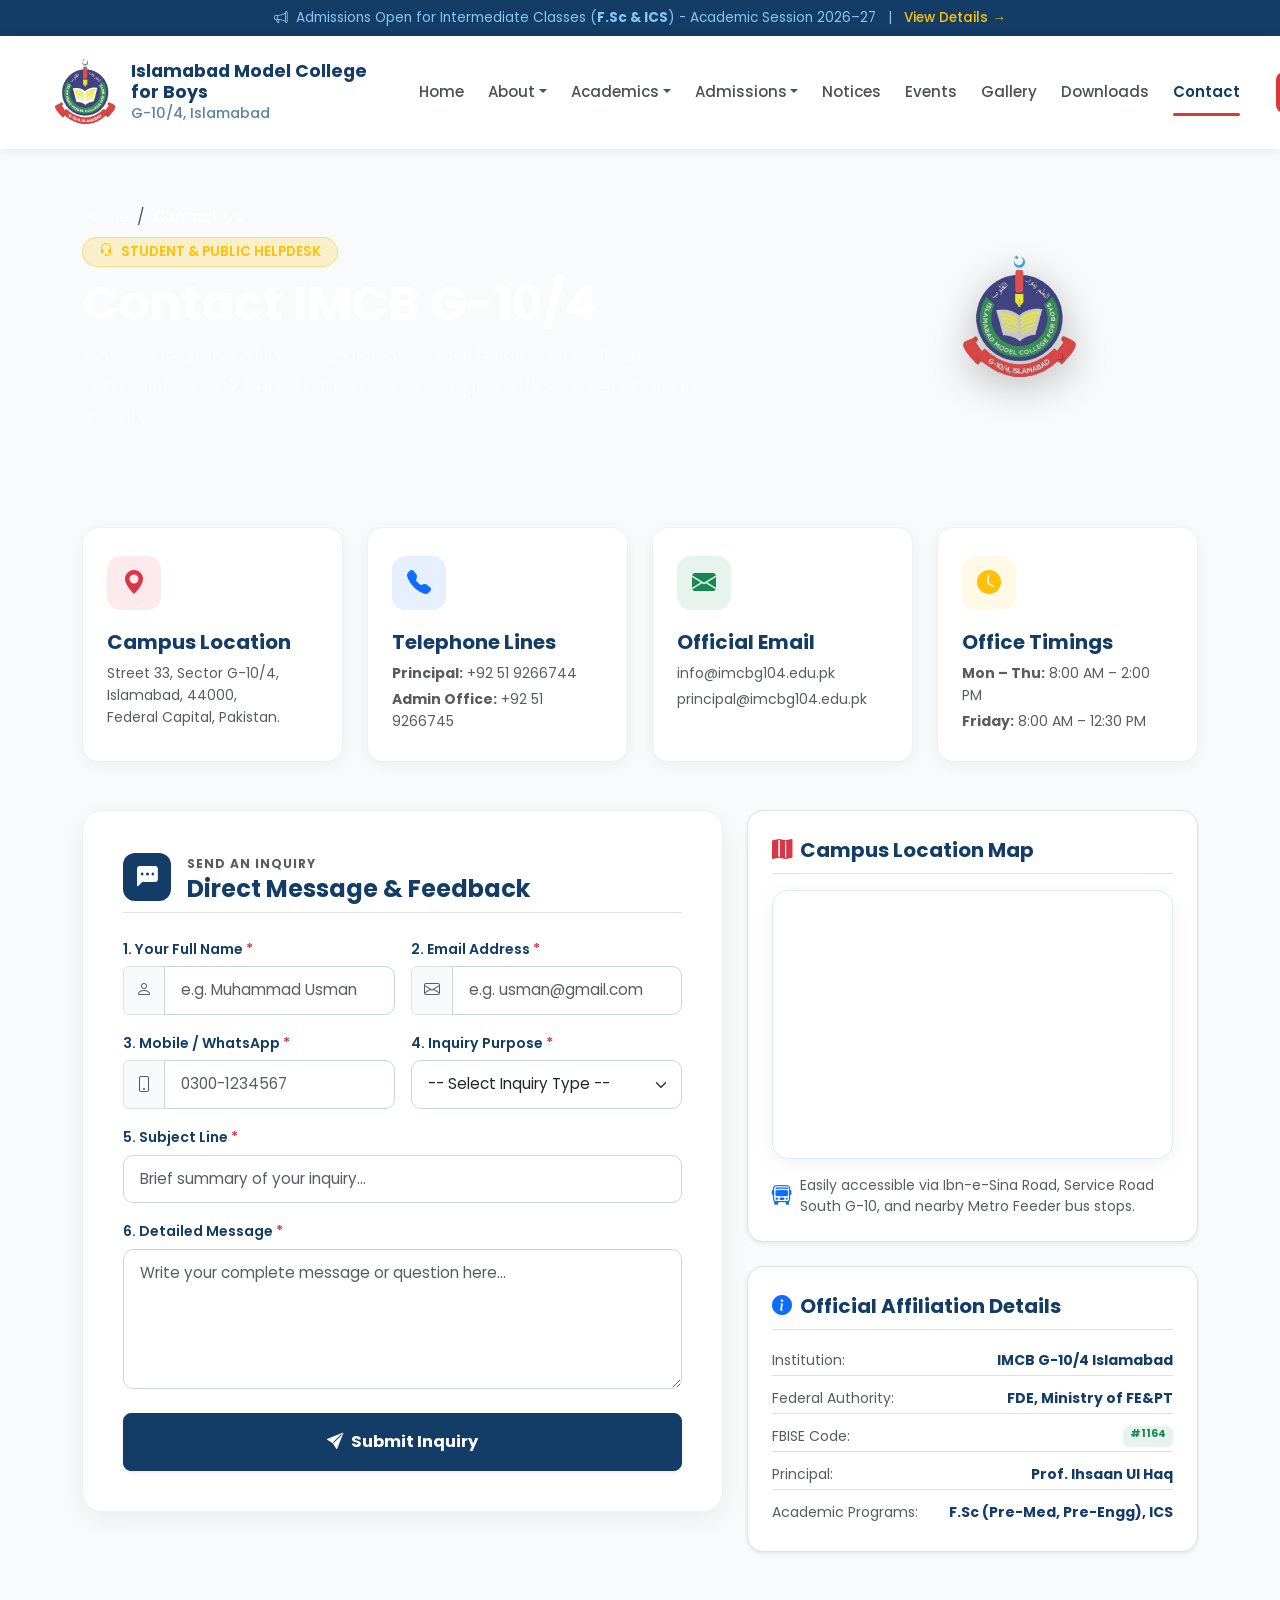
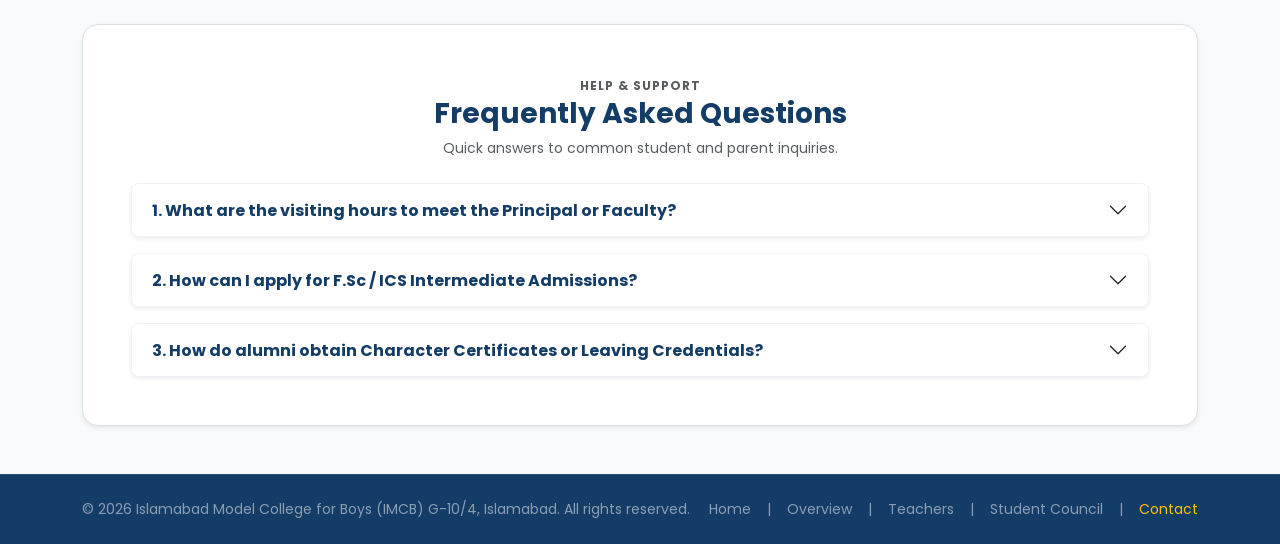
==== commit 3287ac29: "Add Student Council page and link under About menu across all pages" ====
--- a/contact/index.html
+++ b/contact/index.html
@@ -139,6 +139,7 @@
               <li><a class="dropdown-item" href="../overview.html">Overview</a></li>
               <li><a class="dropdown-item" href="../index.html#principal">Principal's Message</a></li>
               <li><a class="dropdown-item" href="../teachers.html">Teachers & Faculty</a></li>
+              <li><a class="dropdown-item" href="../student-council.html">Student Council</a></li>
             </ul>
           </li>
           <li class="nav-item dropdown">
@@ -483,6 +484,8 @@
           <span class="text-white-50">|</span>
           <a href="../teachers.html" class="text-white-50 text-decoration-none">Teachers</a>
           <span class="text-white-50">|</span>
+          <a href="../student-council.html" class="text-white-50 text-decoration-none">Student Council</a>
+          <span class="text-white-50">|</span>
           <a href="index.html" class="text-warning text-decoration-none">Contact</a>
         </div>
       </div>
